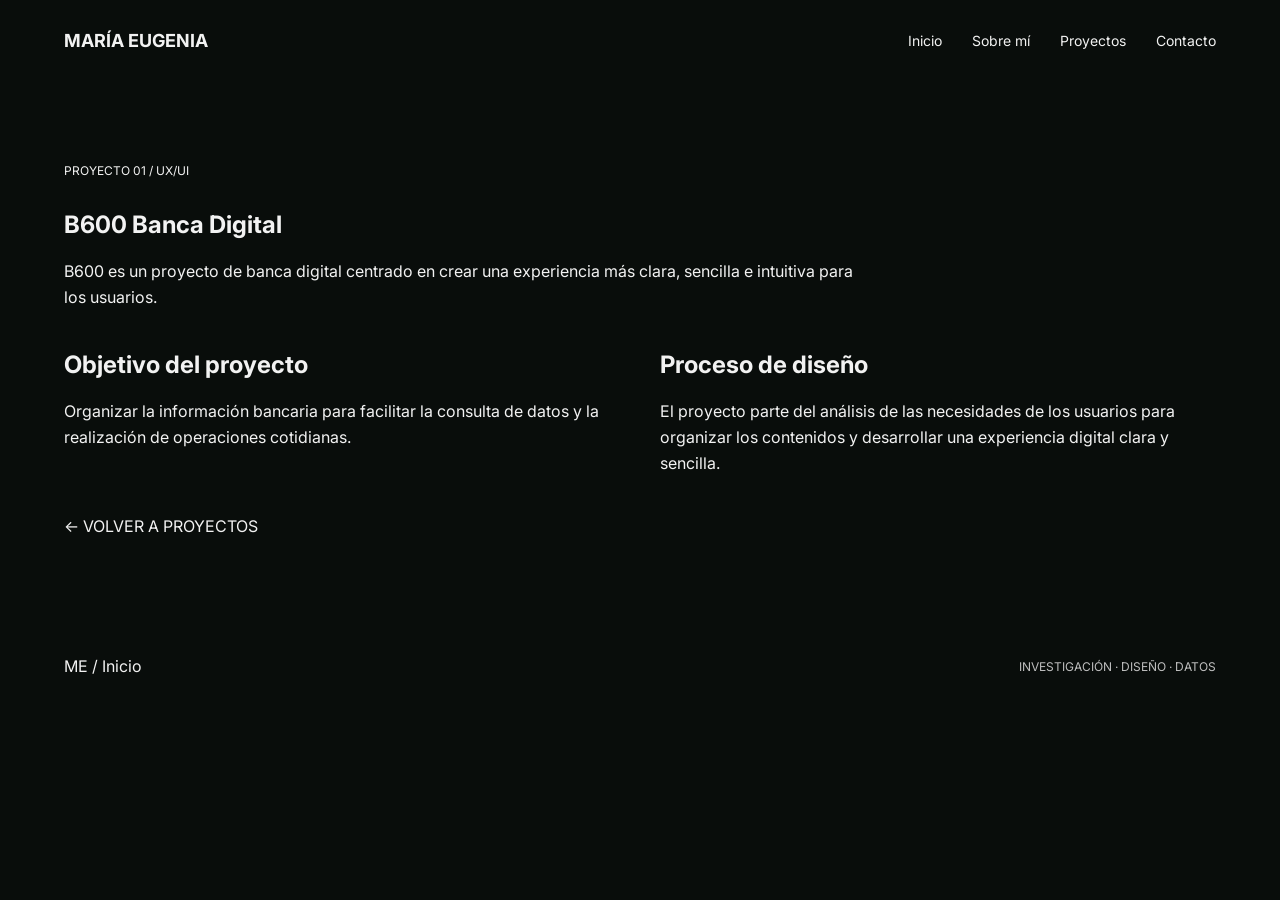
==== detalle-b600.html @ ddd152c0 "Initial commit" ====
<!DOCTYPE html>
<html lang="es">

<head>
    <meta charset="UTF-8">
    <meta name="viewport" content="width=device-width, initial-scale=1.0">

    <!-- Descripción de la página -->
    <meta name="description" content="Detalle del proyecto B600 Banca Digital.">

    <!-- Título de la pestaña del navegador -->
    <title>B600 | María Eugenia</title>

    <!-- Tipografía Inter -->
    <link href="https://fonts.googleapis.com/css2?family=Inter:wght@400;500;600;700&display=swap" rel="stylesheet">

    <!-- CSS del portfolio -->
    <link rel="stylesheet" href="css/main.css">
</head>

<body>

    <!-- CABECERA -->
    <header class="header">
        <div class="contenedor">

            <!-- Logo con enlace al inicio -->
            <a href="index.html" class="logo">
                MARÍA EUGENIA
            </a>

            <!-- Menú de navegación -->
            <nav class="menu" aria-label="Menú principal">
                <a href="index.html">Inicio</a>
                <a href="sobre-mi.html">Sobre mí</a>
                <a href="index.html#proyectos">Proyectos</a>
                <a href="index.html#contacto">Contacto</a>
            </nav>

        </div>
    </header>

    <!-- CONTENIDO PRINCIPAL -->
    <main>

        <!-- Sección del proyecto B600 -->
        <section class="detalle-proyecto">
            <div class="contenedor">

                <!-- Identificación del proyecto -->
                <p class="etiqueta">PROYECTO 01 / UX/UI</p>

                <!-- Título principal -->
                <h1>B600 Banca Digital</h1>

                <!-- Descripción general -->
                <p>
                    B600 es un proyecto de banca digital
                    centrado en crear una experiencia
                    más clara, sencilla e intuitiva
                    para los usuarios.
                </p>

                <!-- Contenedor de los dos bloques -->
                <div class="detalle-informacion">

                    <!-- Primer bloque: objetivo -->
                    <article class="detalle-bloque">

                        <h2>Objetivo del proyecto</h2>

                        <p>
                            Organizar la información bancaria
                            para facilitar la consulta de datos
                            y la realización de operaciones
                            cotidianas.
                        </p>

                    </article>

                    <!-- Segundo bloque: proceso -->
                    <article class="detalle-bloque">

                        <h2>Proceso de diseño</h2>

                        <p>
                            El proyecto parte del análisis de las
                            necesidades de los usuarios para
                            organizar los contenidos y desarrollar
                            una experiencia digital clara y sencilla.
                        </p>

                    </article>

                </div>

                <!-- Enlace para volver a proyectos -->
                <a href="index.html#proyectos" class="enlace">
                    ← VOLVER A PROYECTOS
                </a>

            </div>
        </section>

    </main>

    <!-- PIE DE PÁGINA -->
    <footer class="footer">
        <div class="contenedor">

            <!-- Enlace de regreso al inicio -->
            <a href="index.html">ME / Inicio</a>

            <!-- Texto del portfolio -->
            <p>INVESTIGACIÓN · DISEÑO · DATOS</p>

        </div>
    </footer>

</body>
</html>
---- css/main.css ----
:root {
   --oscuro: #090D0B;
   --blanco: #F2F2F2;
   --gris: #585959;
   --gris-claro: #BFBFBF;
}


* {
   margin: 0;
   padding: 0;
   box-sizing: border-box;
}


body {
    font-family: "Inter";
    background-color: var(--oscuro);
    color: var(--blanco);
}


a {
   color: inherit;
   text-decoration: none;
}


img {
   display: block;
   max-width: 100%;
}


.contenedor {
   width: 90%;
   max-width: 1320px;
   margin: 0 auto;
}


.etiqueta {
   font-size: 12px;
   margin-bottom: 25px;
}


.boton {
   display: inline-block;
   padding: 15px 25px;
   background-color: var(--blanco);
   color: var(--oscuro);
   font-size: 14px;
}




/* Header*/


.header {
   padding: 30px 0;
}


.header .contenedor {
   display: flex;
   justify-content: space-between;
   align-items: center;
}


.logo {
   font-size: 18px;
   font-weight: 700;
}


.menu {
   display: flex;
   gap: 30px;
   font-size: 14px;
}




/* portada */


.portada {
   padding: 150px 0;
}


.portada h1 {
   font-size: 72px;
   font-weight: 400;
   line-height: 1.1;
}


.portada h1 span {
   color: #8C8C8C;
}


.portada-info {
   display: flex;
   justify-content: space-between;
   align-items: center;
   gap: 30px;
   margin-top: 60px;
}


.portada-info p {
   max-width: 400px;
   font-size: 16px;
   line-height: 1.6;
   color: var(--gris-claro);
}




/* sobre mi - inicio*/


.sobre-mi {
   background-color: var(--blanco);
   color: var(--oscuro);
   padding: 100px 0;
}


.sobre-mi-contenido {
   display: grid;
   grid-template-columns: 1fr 1fr;
   gap: 60px;
   align-items: center;
}


.sobre-mi-imagen img {
   width: 100%;
}


.sobre-mi-texto h2 {
   font-size: 42px;
   font-weight: 500;
   margin-bottom: 25px;
}


.sobre-mi-texto p {
   font-size: 16px;
   line-height: 1.6;
   margin-bottom: 20px;
}


.sobre-mi-texto .enlace {
   display: inline-block;
   border-bottom: 1px solid var(--oscuro);
   padding-bottom: 8px;
   font-size: 14px;
}




/* Proyecctos*/


.proyectos {
   background-color: var(--oscuro);
   color: var(--blanco);
   padding: 100px 0;
}


.encabezado-proyectos {
   display: flex;
   justify-content: space-between;
   gap: 40px;
   margin-bottom: 60px;
}


.proyectos h2 {
   font-size: 60px;
   font-weight: 500;
}


.encabezado-proyectos p {
   max-width: 400px;
   line-height: 1.6;
   color: #8C8C8C;
}


.tarjeta-proyecto {
   margin-bottom: 70px;
}


.tarjeta-proyecto img {
   width: 100%;
}


.imagen-pendiente {
   width: 100%;
   aspect-ratio: 16 / 9;
   background-color: var(--gris);
}


.proyecto-info {
   display: flex;
   justify-content: space-between;
   gap: 30px;
   margin-top: 25px;
}


.proyecto-info h3 {
   font-size: 28px;
   font-weight: 500;
   margin-bottom: 15px;
}


.proyecto-info p {
   color: #9B9B97;
   line-height: 1.6;
   margin-bottom: 12px;
}


.proyecto-info .enlace {
   align-self: flex-start;
   border-bottom: 1px solid var(--gris-claro);
   padding-bottom: 8px;
   white-space: nowrap;
}




/* Habilidades*/


.proceso {
   background-color: var(--blanco);
   color: var(--oscuro);
   padding: 100px 0;
}


.proceso h2 {
   font-size: 60px;
   font-weight: 500;
   margin-bottom: 60px;
}


.pasos {
   display: grid;
   grid-template-columns: repeat(4, 1fr);
   gap: 30px;
}


.paso {
   display: flex;
   flex-direction: column;
   gap: 20px;
}


.paso span {
   color: var(--gris);
   font-size: 12px;
}


.paso h3 {
   font-size: 24px;
   font-weight: 500;
}


.paso p {
   color: var(--gris);
   line-height: 1.5;
}




/* Contacto */


.contacto {
   background-color: var(--gris-claro);
   color: var(--oscuro);
   padding: 100px 0;
}


.contacto-contenido {
   display: flex;
   justify-content: space-between;
   gap: 40px;
}


.contacto h2 {
   font-size: 60px;
   font-weight: 500;
}


.contacto-enlaces {
   width: 350px;
}


.contacto-enlaces a {
   display: block;
   padding: 20px 0;
   border-top: 1px solid var(--gris);
}


.contacto-enlaces a:last-child {
   border-bottom: 1px solid var(--gris);
}




/* footer*/


.footer {
   padding: 40px 0;
}


.footer .contenedor {
   display: flex;
   justify-content: space-between;
   align-items: center;
   gap: 20px;
}


.footer p {
   font-size: 12px;
   color: var(--gris-claro);
}




/* Responsive*/


@media (max-width: 768px) {


   .portada {
       padding: 100px 0;
   }


   .portada h1 {
       font-size: 48px;
   }


   .sobre-mi-contenido {
       gap: 30px;
   }


   .proyectos h2,
   .proceso h2,
   .contacto h2 {
       font-size: 40px;
   }


   .pasos {
       grid-template-columns: repeat(2, 1fr);
   }


   .contacto-contenido {
       gap: 25px;
   }
}




/* responsive mobile*/


@media (max-width: 600px) {


   .header .contenedor {
       flex-direction: column;
       align-items: flex-start;
       gap: 20px;
   }


   .menu {
       flex-wrap: wrap;
       gap: 15px;
   }


   .portada {
       padding: 90px 0;
   }


   .portada h1 {
       font-size: 40px;
   }


   .portada-info,
   .encabezado-proyectos,
   .proyecto-info,
   .contacto-contenido {
       flex-direction: column;
       align-items: flex-start;
   }


   .sobre-mi,
   .proyectos,
   .proceso,
   .contacto {
       padding: 60px 0;
   }


   .sobre-mi-contenido {
       grid-template-columns: 1fr;
   }


   .sobre-mi-texto h2 {
       font-size: 30px;
   }


   .proyectos h2,
   .proceso h2,
   .contacto h2 {
       font-size: 36px;
   }


   .pasos {
       grid-template-columns: 1fr;
   }


   .contacto-enlaces {
       width: 100%;
   }


   .footer .contenedor {
       flex-direction: column;
       align-items: flex-start;
   }
}




/* Sobre mi*/


/* Presentación: texto e imagen */
.presentacion {
   padding: 60px 0;
}


.presentacion-contenido {
   display: flex;
   gap: 40px;
   margin-top: 30px;
}




.presentacion-texto,
.imagen-sobre-mi {
   flex: 1;
   min-width: 0;
}




.presentacion-texto h1 {
   font-size: 40px;
   margin-bottom: 20px;
}


.presentacion-texto p {
   margin-bottom: 15px;
}


.imagen-sobre-mi img {
   width: 100%;
}




/* Fromacion  */
.formacion {
   padding: 40px 0;
}


.formacion .contenedor {
   display: grid;
   grid-template-columns: 30% 1fr;
   gap: 40px;
}


.lista-formacion {
   display: flex;
   flex-direction: column;
   gap: 30px;
}


.formacion-item {
   border-top: 1px solid #BFBFBF;
   padding-top: 15px;
}




/* Conocimientos */
.conocimientos {
   padding: 40px 0;
}


.conocimientos .contenedor {
   display: grid;
   grid-template-columns: 30% 1fr;
   gap: 40px;
}


.lista-conocimientos {
   display: flex;
   flex-direction: column;
   gap: 25px;
}


.conocimiento-item {
   border-top: 1px solid #BFBFBF;
   padding-top: 15px;
}




/* Enlaces finales */
.ver-trabajos {
   padding: 40px 0;
}


.ver-trabajos .contenedor {
   display: flex;
   justify-content: space-between;
}



/* Adaptacion basica  movil */
@media (max-width: 600px) {


   .presentacion-contenido {
       flex-direction: column;
   }


   .presentacion-texto,
   .imagen-sobre-mi {
       width: 100%;
   }


   .formacion .contenedor,
   .conocimientos .contenedor {
       grid-template-columns: 1fr;
   }
}


/* Fondo de página Sobre mí */


.pagina-sobre-mi {
   background-color: #F2F2F2;
   color: #090D0B;
}


.pagina-sobre-mi .header {
   background-color: #F2F2F2;
}



/* ==========================
   DETALLE DEL PROYECTO B600
   ========================== */

/* Espaciado general de la sección */
.detalle-proyecto {
    padding: 80px 0;
}

/* Título principal */
.detalle-proyecto h1 {
    margin: 30px 0 20px;
}

/* Subtítulo */
.detalle-proyecto h2 {
    margin: 40px 0 20px;
}

/* Párrafos */
.detalle-proyecto p {
    max-width: 800px;
    line-height: 1.6;
}

/* Enlace para volver a proyectos */
.detalle-proyecto .enlace {
    display: inline-block;
    margin-top: 40px;
}


/* Bloques de información del proyecto */
.detalle-informacion {
    display: flex;
    gap: 40px;
    margin-top: 40px;
}

/* Distribución del espacio entre los bloques */
.detalle-bloque {
    flex: 1;
    min-width: 0;
}

/* Títulos de los bloques */
.detalle-bloque h2 {
    margin-top: 0;
}

/* Adaptación de los bloques para móvil */
@media (max-width: 768px) {

    .detalle-informacion {
        flex-direction: column;
        gap: 24px;
    }

}
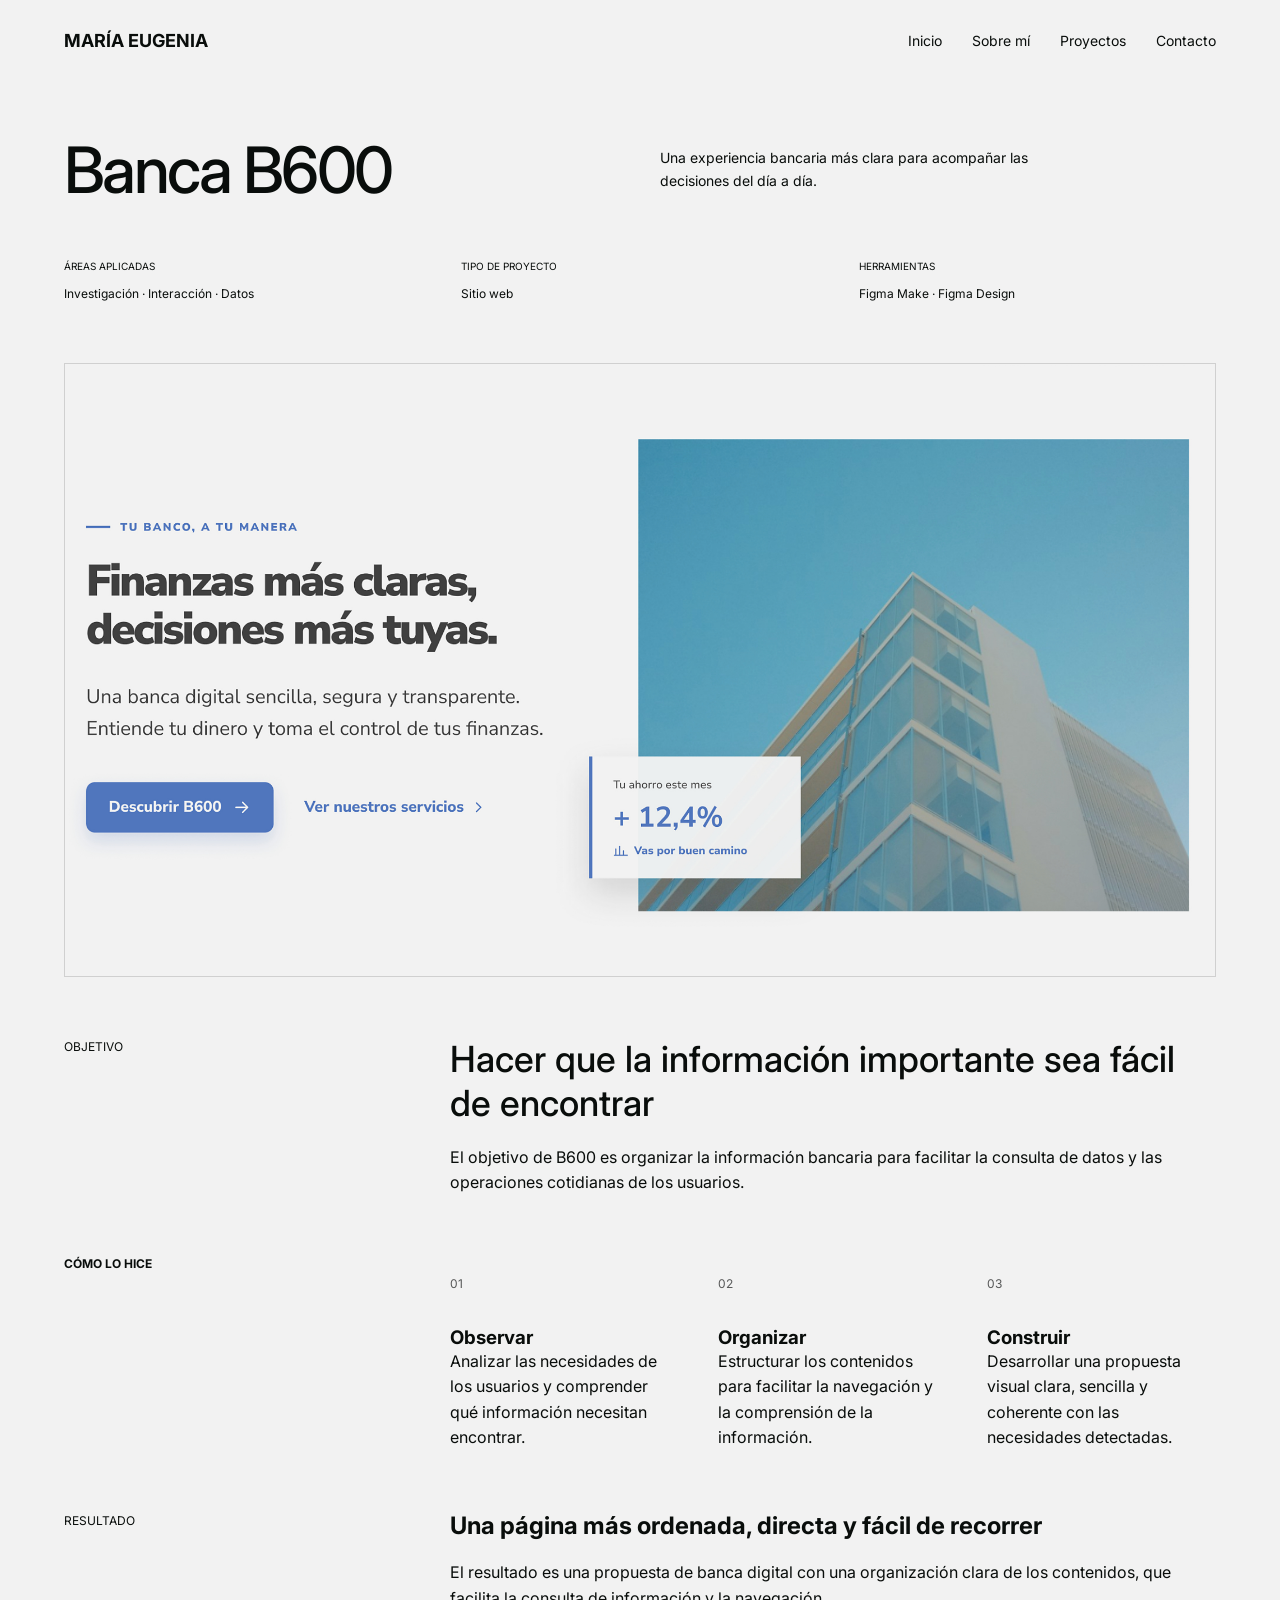
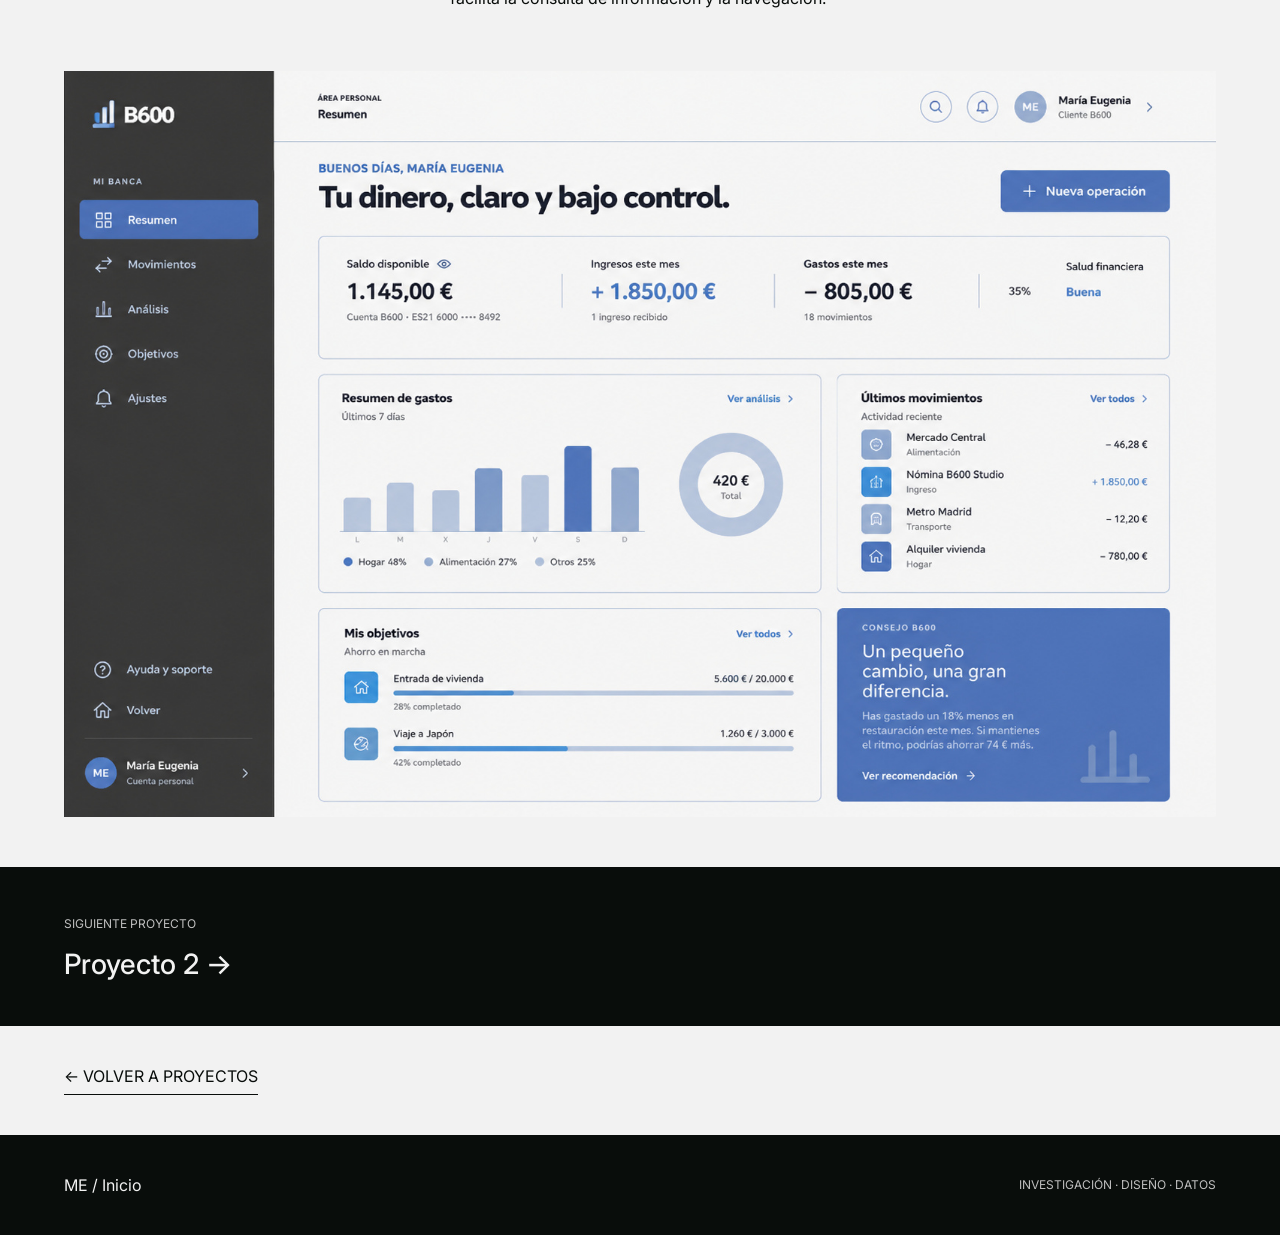
==== commit 1b56f9ca: "Actualizacion de B600 y ajustes de maquetacion" ====
--- a/detalle-b600.html
+++ b/detalle-b600.html
@@ -1,4 +1,3 @@
-
 <!DOCTYPE html>
 <html lang="es">
 
@@ -19,7 +18,7 @@
     <link rel="stylesheet" href="css/main.css">
 </head>
 
-<body>
+<body class="pagina-b600">
 
     <!-- CABECERA -->
     <header class="header">
@@ -48,60 +47,159 @@
         <section class="detalle-proyecto">
             <div class="contenedor">
 
-                <!-- Identificación del proyecto -->
-                <p class="etiqueta">PROYECTO 01 / UX/UI</p>
-
-                <!-- Título principal -->
-                <h1>B600 Banca Digital</h1>
-
-                <!-- Descripción general -->
-                <p>
-                    B600 es un proyecto de banca digital
-                    centrado en crear una experiencia
-                    más clara, sencilla e intuitiva
-                    para los usuarios.
-                </p>
-
-                <!-- Contenedor de los dos bloques -->
-                <div class="detalle-informacion">
-
-                    <!-- Primer bloque: objetivo -->
-                    <article class="detalle-bloque">
-
-                        <h2>Objetivo del proyecto</h2>
-
-                        <p>
-                            Organizar la información bancaria
-                            para facilitar la consulta de datos
-                            y la realización de operaciones
-                            cotidianas.
-                        </p>
-
-                    </article>
-
-                    <!-- Segundo bloque: proceso -->
-                    <article class="detalle-bloque">
-
-                        <h2>Proceso de diseño</h2>
-
-                        <p>
-                            El proyecto parte del análisis de las
-                            necesidades de los usuarios para
-                            organizar los contenidos y desarrollar
-                            una experiencia digital clara y sencilla.
-                        </p>
-
-                    </article>
-
-                </div>
-
-                <!-- Enlace para volver a proyectos -->
-                <a href="index.html#proyectos" class="enlace">
-                    ← VOLVER A PROYECTOS
-                </a>
-
+               
+
+
+                <!-- Presentación del proyecto B600 -->
+                <div class="detalle-presentacion">
+
+                    <h1>Banca B600</h1>
+
+                    <p>
+                        Una experiencia bancaria más clara
+                        para acompañar las decisiones del día a día.
+                    </p>
+
+                </div>
+
+
+                <!-- Información del proyecto B600 -->
+                <div class="detalle-datos">
+
+                    <div>
+                        <p class="etiqueta">ÁREAS APLICADAS</p>
+                        <p>Investigación · Interacción · Datos</p>
+                    </div>
+
+                    <div>
+                        <p class="etiqueta">TIPO DE PROYECTO</p>
+                        <p>Sitio web</p>
+                    </div>
+
+                    <div>
+                        <p class="etiqueta">HERRAMIENTAS</p>
+                        <p>Figma Make · Figma Design</p>
+                    </div>
+
+                </div>
+
+
+
+                <!-- Imagen principal del proyecto B600 -->
+                <div class="detalle-imagen">
+                    <img src="assets/img/b600-home.png" alt="Diseño de la página principal de B600 Banca Digital">
+                </div>
+
+                <!-- OBJETIVO DEL PROYECTO -->
+                <section class="b600-objetivo">
+
+                    <p class="etiqueta">OBJETIVO</p>
+
+                    <h2>Hacer que la información importante
+                        sea fácil de encontrar</h2>
+
+                    <p>
+                        El objetivo de B600 es organizar la
+                        información bancaria para facilitar
+                        la consulta de datos y las operaciones
+                        cotidianas de los usuarios.
+                    </p>
+
+                </section>
+
+
+                <!-- CÓMO LO HICE -->
+                <section class="b600-proceso">
+
+                    <h2 class="etiqueta">CÓMO LO HICE</h2>
+
+
+
+                    <!-- Contenedor de los tres pasos -->
+                    <div class="detalle-pasos">
+
+                        <!-- Primera etapa -->
+                        <article class="detalle-paso">
+                            <span>01</span>
+                            <h3>Observar</h3>
+                            <p>
+                                Analizar las necesidades de los
+                                usuarios y comprender qué
+                                información necesitan encontrar.
+                            </p>
+                        </article>
+
+                        <!-- Segunda etapa -->
+                        <article class="detalle-paso">
+                            <span>02</span>
+                            <h3>Organizar</h3>
+                            <p>
+                                Estructurar los contenidos para
+                                facilitar la navegación y la
+                                comprensión de la información.
+                            </p>
+                        </article>
+
+                        <!-- Tercera etapa -->
+                        <article class="detalle-paso">
+                            <span>03</span>
+                            <h3>Construir</h3>
+                            <p>
+                                Desarrollar una propuesta visual
+                                clara, sencilla y coherente
+                                con las necesidades detectadas.
+                            </p>
+                        </article>
+
+                    </div>
+
+
+                </section>
+
+                <!-- RESULTADO DEL PROYECTO -->
+                <section class="b600-resultado">
+
+                    <p class="etiqueta">RESULTADO</p>
+
+                    <h2>Una página más ordenada, directa
+                        y fácil de recorrer</h2>
+
+                    <p>
+                        El resultado es una propuesta de banca digital
+                        con una organización clara de los contenidos,
+                        que facilita la consulta de información
+                        y la navegación.
+                    </p>
+
+                </section>
+
+                <!-- Imagen del resultado de B600 -->
+                <div class="b600-imagen-resultado">
+                    <img src="assets/img/b600-overview.png" alt="Panel de resumen de B600 Banca Digital">
+                </div>
+
+                
             </div>
         </section>
+
+        <!-- Navegación al siguiente proyecto -->
+        <section class="siguiente-proyecto">
+            <div class="contenedor">
+
+                <a href="detalle-proyecto2.html" class="siguiente-enlace">
+                    <span>SIGUIENTE PROYECTO</span>
+                    <h2>Proyecto 2 →</h2>
+                </a>
+
+            </div>
+        </section>
+
+        <!-- Enlace para volver a proyectos -->
+        <div class="contenedor volver-proyectos">
+            <a href="index.html#proyectos" class="enlace">
+                ← VOLVER A PROYECTOS
+            </a>
+        </div>
 
     </main>
 
@@ -119,5 +217,5 @@
     </footer>
 
 </body>
-</html>
-
+
+</html>
--- a/css/main.css
+++ b/css/main.css
@@ -1,5 +1,3 @@
-
-
 :root {
    --oscuro: #090D0B;
    --blanco: #F2F2F2;
@@ -16,9 +14,9 @@
 
 
 body {
-    font-family: "Inter";
-    background-color: var(--oscuro);
-    color: var(--blanco);
+   font-family: "Inter";
+   background-color: var(--oscuro);
+   color: var(--blanco);
 }
 
 
@@ -285,10 +283,13 @@
 }
 
 
-.paso span {
+
+/* Número identificador de cada habilidad */
+.paso>span {
    color: var(--gris);
    font-size: 12px;
 }
+
 
 
 .paso h3 {
@@ -350,9 +351,14 @@
 /* footer*/
 
 
+
+/* Pie de página */
 .footer {
+   background-color: var(--oscuro);
+   color: var(--blanco);
    padding: 40px 0;
 }
+
 
 
 .footer .contenedor {
@@ -378,34 +384,34 @@
 
 
    .portada {
-       padding: 100px 0;
+      padding: 100px 0;
    }
 
 
    .portada h1 {
-       font-size: 48px;
+      font-size: 48px;
    }
 
 
    .sobre-mi-contenido {
-       gap: 30px;
+      gap: 30px;
    }
 
 
    .proyectos h2,
    .proceso h2,
    .contacto h2 {
-       font-size: 40px;
+      font-size: 40px;
    }
 
 
    .pasos {
-       grid-template-columns: repeat(2, 1fr);
+      grid-template-columns: repeat(2, 1fr);
    }
 
 
    .contacto-contenido {
-       gap: 25px;
+      gap: 25px;
    }
 }
 
@@ -419,25 +425,25 @@
 
 
    .header .contenedor {
-       flex-direction: column;
-       align-items: flex-start;
-       gap: 20px;
+      flex-direction: column;
+      align-items: flex-start;
+      gap: 20px;
    }
 
 
    .menu {
-       flex-wrap: wrap;
-       gap: 15px;
+      flex-wrap: wrap;
+      gap: 15px;
    }
 
 
    .portada {
-       padding: 90px 0;
+      padding: 90px 0;
    }
 
 
    .portada h1 {
-       font-size: 40px;
+      font-size: 40px;
    }
 
 
@@ -445,8 +451,8 @@
    .encabezado-proyectos,
    .proyecto-info,
    .contacto-contenido {
-       flex-direction: column;
-       align-items: flex-start;
+      flex-direction: column;
+      align-items: flex-start;
    }
 
 
@@ -454,40 +460,40 @@
    .proyectos,
    .proceso,
    .contacto {
-       padding: 60px 0;
+      padding: 60px 0;
    }
 
 
    .sobre-mi-contenido {
-       grid-template-columns: 1fr;
+      grid-template-columns: 1fr;
    }
 
 
    .sobre-mi-texto h2 {
-       font-size: 30px;
+      font-size: 30px;
    }
 
 
    .proyectos h2,
    .proceso h2,
    .contacto h2 {
-       font-size: 36px;
+      font-size: 36px;
    }
 
 
    .pasos {
-       grid-template-columns: 1fr;
+      grid-template-columns: 1fr;
    }
 
 
    .contacto-enlaces {
-       width: 100%;
+      width: 100%;
    }
 
 
    .footer .contenedor {
-       flex-direction: column;
-       align-items: flex-start;
+      flex-direction: column;
+      align-items: flex-start;
    }
 }
 
@@ -613,19 +619,19 @@
 
 
    .presentacion-contenido {
-       flex-direction: column;
+      flex-direction: column;
    }
 
 
    .presentacion-texto,
    .imagen-sobre-mi {
-       width: 100%;
+      width: 100%;
    }
 
 
    .formacion .contenedor,
    .conocimientos .contenedor {
-       grid-template-columns: 1fr;
+      grid-template-columns: 1fr;
    }
 }
 
@@ -645,62 +651,385 @@
 
 
 
-/* ==========================
-   DETALLE DEL PROYECTO B600
-   ========================== */
+/* DETALLE DEL PROYECTO B600 */
+
+
+/* Fondo y texto de la página B600 */
+.pagina-b600 {
+   background-color: var(--blanco);
+   color: var(--oscuro);
+}
+
+
+/* Título y descripción en dos columnas */
+.detalle-presentacion {
+   display: grid;
+   grid-template-columns: 1fr 1fr;
+   gap: 40px;
+   align-items: center;
+}
+
+/* Descripción de B600 */
+.pagina-b600 .detalle-presentacion p {
+    max-width: 380px;
+    font-size: 14px;
+    line-height: 1.6;
+}
+
+/* Datos del proyecto B600 en tres columnas */
+.detalle-datos {
+   display: grid;
+   grid-template-columns: repeat(3, 1fr);
+   gap: 40px;
+   margin: 50px 0 60px;
+}
+
+/* Marco de la imagen principal */
+.detalle-imagen {
+    padding: 1px;
+    border: 1px solid #D0D0D0;
+}
+
+/* Imagen principal del proyecto B600 */
+.detalle-imagen img {
+    width: 100%;
+    height: auto;
+}
+
+/* Texto de los datos del proyecto */
+.detalle-datos p {
+   font-size: 12px;
+}
+
+/* Etiquetas de cada dato */
+.detalle-datos .etiqueta {
+   font-size: 10px;
+   margin-bottom: 10px;
+}
+
+
+
+
+/* Objetivo: etiqueta a la izquierda y contenido a la derecha */
+.b600-objetivo {
+   display: grid;
+   grid-template-columns: 30% 1fr;
+   column-gap: 40px;
+   margin-top: 100px;
+}
+
+/* Etiqueta del objetivo */
+.b600-objetivo .etiqueta {
+   grid-row: 1 / 3;
+}
+
+
+/* Título del objetivo */
+.b600-objetivo h2 {
+    font-size: 36px;
+    font-weight: 500;
+    margin: 0 0 20px;
+}
+
+
+
+/* Párrafo del objetivo */
+.b600-objetivo>p:not(.etiqueta) {
+   grid-column: 2;
+}
+
+/* Proceso B600: etiqueta izquierda y etapas derecha */
+.b600-proceso {
+   display: grid;
+   grid-template-columns: 30% 1fr;
+   gap: 40px;
+   margin-top: 100px;
+}
+
+/* Etiqueta CÓMO LO HICE */
+.b600-proceso .etiqueta {
+   margin: 0;
+}
+
+
+/* Resultado: etiqueta izquierda y contenido derecha */
+.b600-resultado {
+   display: grid;
+   grid-template-columns: 30% 1fr;
+   column-gap: 40px;
+   margin-top: 100px;
+}
+
+/* Etiqueta RESULTADO */
+.b600-resultado .etiqueta {
+   grid-row: 1 / 3;
+}
+
+/* Título del resultado */
+.b600-resultado h2 {
+   margin: 0 0 20px;
+}
+
+/* Texto del resultado */
+.b600-resultado>p:not(.etiqueta) {
+   grid-column: 2;
+}
+
+
+/* Espacio antes de la imagen del resultado */
+.b600-imagen-resultado {
+   margin-top: 60px;
+}
+
+
+/* Imagen del resultado de B600 */
+.b600-imagen-resultado img {
+    width: 100%;
+    height: auto;
+}
+
 
 /* Espaciado general de la sección */
 .detalle-proyecto {
-    padding: 80px 0;
-}
-
-/* Título principal */
-.detalle-proyecto h1 {
-    margin: 30px 0 20px;
-}
-
-/* Subtítulo */
-.detalle-proyecto h2 {
-    margin: 40px 0 20px;
-}
+   padding: 80px 0;
+}
+
+
+/* Título principal de B600 */
+.pagina-b600 .detalle-proyecto h1 {
+    font-size: 64px;
+    font-weight: 500;
+    letter-spacing: -0.04em;
+    margin: 0;
+}
+
+
 
 /* Párrafos */
 .detalle-proyecto p {
-    max-width: 800px;
-    line-height: 1.6;
-}
-
-/* Enlace para volver a proyectos */
-.detalle-proyecto .enlace {
-    display: inline-block;
-    margin-top: 40px;
-}
-
-
-/* Bloques de información del proyecto */
-.detalle-informacion {
-    display: flex;
-    gap: 40px;
-    margin-top: 40px;
-}
-
-/* Distribución del espacio entre los bloques */
-.detalle-bloque {
-    flex: 1;
-    min-width: 0;
-}
-
-/* Títulos de los bloques */
-.detalle-bloque h2 {
-    margin-top: 0;
-}
-
-/* Adaptación de los bloques para móvil */
-@media (max-width: 768px) {
-
-    .detalle-informacion {
-        flex-direction: column;
-        gap: 24px;
+   max-width: 800px;
+   line-height: 1.6;
+}
+
+
+/* Espacio del enlace Volver a proyectos */
+.volver-proyectos {
+   padding: 40px 0;
+}
+
+
+/* Subrayado del enlace Volver a proyectos */
+.volver-proyectos .enlace {
+   display: inline-block;
+   border-bottom: 1px solid var(--oscuro);
+   padding-bottom: 8px;
+}
+
+
+
+
+
+
+/* Distribución de las tres etapas de B600 */
+.detalle-pasos {
+   display: grid;
+   grid-template-columns: repeat(3, 1fr);
+   gap: 40px;
+   margin-top: 0px;
+}
+
+/* Espacio superior de cada etapa */
+.detalle-paso {
+   padding-top: 20px;
+}
+
+
+/* Números de las etapas de B600 */
+.detalle-paso span {
+   display: block;
+   font-size: 12px;
+   color: var(--gris);
+   margin-bottom: 35px;
+}
+
+
+/* Sección del siguiente proyecto */
+.siguiente-proyecto {
+   padding: 45px 0;
+   background-color: var(--oscuro);
+   color: var(--blanco);
+}
+
+/* Etiqueta del siguiente proyecto */
+.siguiente-enlace span {
+   font-size: 12px;
+   color: var(--gris-claro);
+}
+
+/* Título del siguiente proyecto */
+.siguiente-enlace h2 {
+   font-size:28px;
+   font-weight: 500;
+   margin: 15px 0 0;
+}
+
+/* Espaciado de B600 en móvil */
+.detalle-proyecto {
+    padding: 50px 0;
+}
+
+.b600-objetivo,
+.b600-proceso,
+.b600-resultado {
+    margin-top: 60px;
+}
+
+
+/* Adaptación de B600 para móvil */
+@media (max-width: 600px) {
+
+    /* Presentación */
+    .detalle-presentacion {
+        grid-template-columns: 1fr;
     }
 
-}
+    /* Título principal de B600 en móvil */
+.pagina-b600 .detalle-proyecto h1 {
+    font-size: 40px;
+}
+
+    /* Datos del proyecto */
+    .detalle-datos {
+        grid-template-columns: 1fr;
+        gap: 20px;
+    }
+
+    /* Objetivo y Resultado */
+    .b600-objetivo,
+    .b600-resultado {
+        grid-template-columns: 1fr;
+        gap: 20px;
+    }
+
+    .b600-objetivo .etiqueta,
+    .b600-resultado .etiqueta {
+        grid-row: auto;
+    }
+
+    .b600-objetivo > p:not(.etiqueta),
+    .b600-resultado > p:not(.etiqueta) {
+        grid-column: auto;
+    }
+
+    /* Cómo lo hice */
+    .b600-proceso {
+        grid-template-columns: 1fr;
+        gap: 20px;
+    }
+
+    /* Tres etapas en vertical */
+    .detalle-pasos {
+        grid-template-columns: 1fr;
+        gap: 30px;
+    }
+}
+
+
+
+/* FIGURAS GEOMÉTRICAS - HABILIDADES
+*/
+
+/* Contenedor general de cada figura */
+.figura {
+   position: relative;
+   width: 140px;
+   height: 150px;
+   margin-top: 20px;
+}
+
+/* Círculos */
+.figura .circulo {
+   position: absolute;
+   width: 120px;
+   height: 120px;
+   border: 1px solid #777777;
+   border-radius: 50%;
+   top: 15px;
+   left: 10px;
+}
+
+/* Rombos */
+.figura .rombo {
+   position: absolute;
+   width: 85px;
+   height: 85px;
+   border: 1px solid #777777;
+   transform: rotate(45deg);
+   top: 32px;
+   left: 27px;
+}
+
+/* Líneas verticales */
+.figura .linea-vertical {
+   position: absolute;
+   width: 1px;
+   height: 150px;
+   background-color: #777777;
+   top: 0;
+   left: 70px;
+}
+
+/* FIGURA 02 - INTERPRETAR */
+
+.figura-interpretar .cuadrado-inclinado {
+   position: absolute;
+   width: 90px;
+   height: 90px;
+   border: 1px solid #777777;
+   transform: rotate(-15deg);
+   top: 30px;
+   left: 25px;
+}
+
+.figura-interpretar .linea-diagonal {
+   position: absolute;
+   width: 1px;
+   height: 150px;
+   background-color: #777777;
+   transform: rotate(30deg);
+   top: 0;
+   left: 70px;
+}
+
+/* FIGURA 03 - DAR FORMA */
+
+.figura-dar-forma .rombo-exterior {
+   position: absolute;
+   width: 110px;
+   height: 110px;
+   border: 1px solid #777777;
+   transform: rotate(45deg);
+   top: 20px;
+   left: 15px;
+}
+
+.figura-dar-forma .rombo-interior {
+   position: absolute;
+   width: 78px;
+   height: 78px;
+   border: 1px solid #777777;
+   transform: rotate(45deg);
+   top: 36px;
+   left: 31px;
+}
+
+/* FIGURA 04 - COMPROBAR */
+
+.figura-comprobar .linea-horizontal {
+   position: absolute;
+   width: 140px;
+   height: 1px;
+   background-color: #777777;
+   top: 75px;
+   left: 0;
+}
